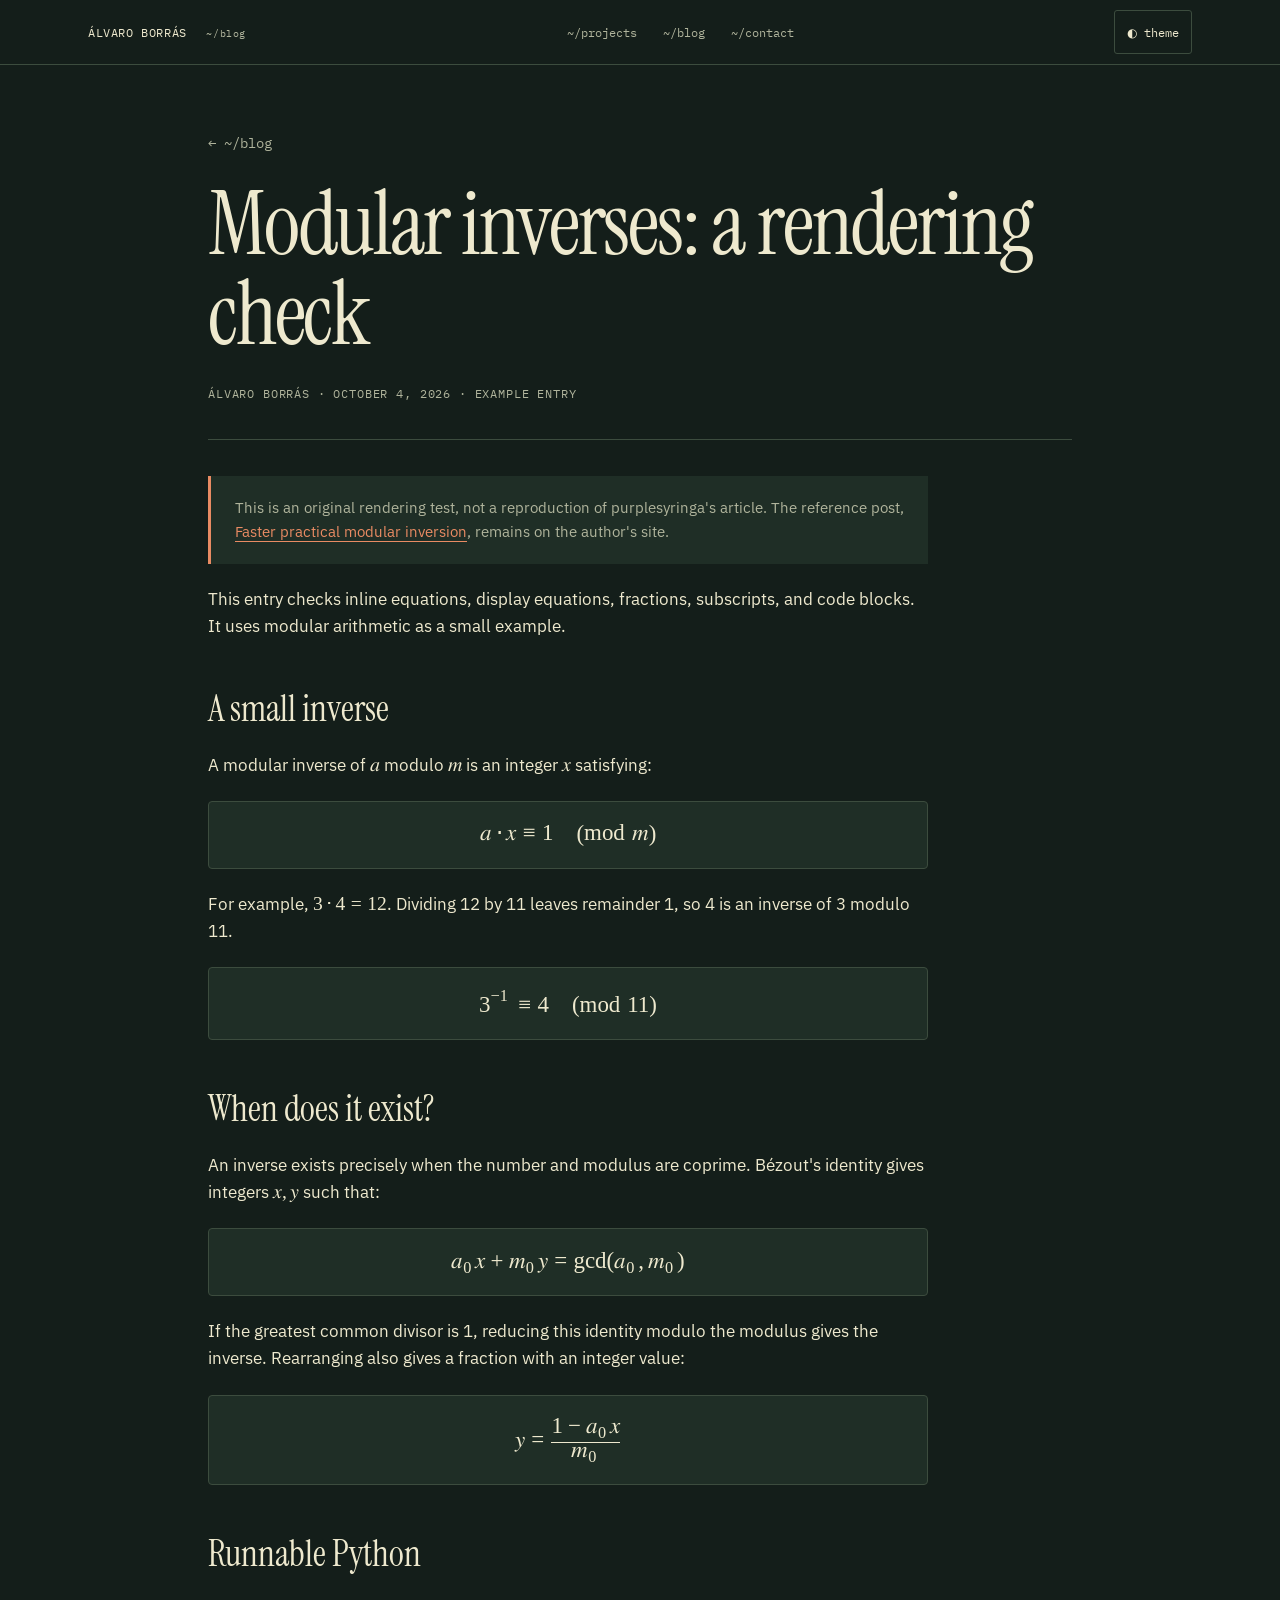
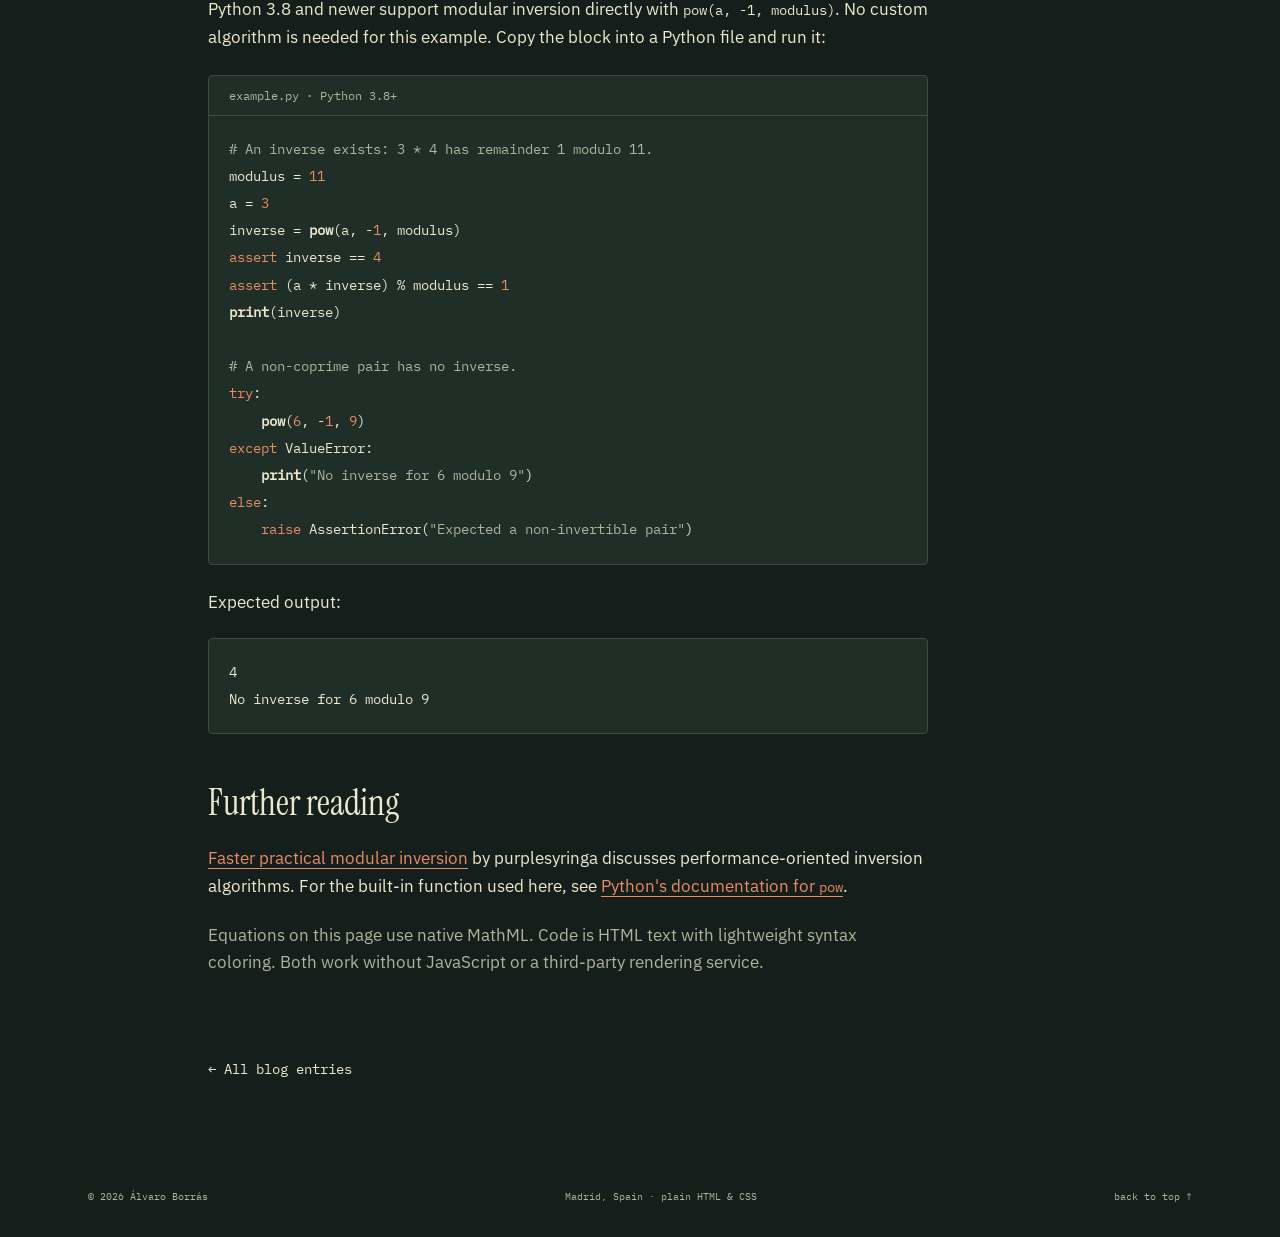
==== blog/modular-inverses-rendering-check/index.html @ 90268057 "Add Blog section and original math and code rendering example" ====
<!doctype html>
<html lang="en">
<head>
  <meta charset="utf-8">
  <meta name="viewport" content="width=device-width, initial-scale=1">
  <meta name="description" content="An original blog rendering check with modular arithmetic, native MathML equations, and runnable Python code.">
  <meta name="theme-color" content="#141e1a">
  <meta property="og:title" content="Modular inverses: a rendering check | Álvaro Borrás">
  <meta property="og:description" content="Equations and runnable Python in a first example blog entry.">
  <meta property="og:type" content="article">
  <title>Modular inverses: a rendering check | Álvaro Borrás</title>
  <link rel="icon" href="../../favicon.svg" type="image/svg+xml">
  <link rel="stylesheet" href="../../style.css">
  <script src="../../script.js" defer></script>
</head>
<body>
  <a class="skip" href="#main">Skip to content</a>
  <header class="top"><div class="wrap top-inner"><a class="brand" href="../../">ÁLVARO BORRÁS <span class="muted">~/blog</span></a><nav aria-label="Main navigation"><a href="../../#projects">~/projects</a><a href="../../#blog">~/blog</a><a href="../../#contact">~/contact</a></nav><button id="theme" type="button" aria-label="Use light theme" aria-pressed="false" hidden>◐ <span>theme</span></button></div></header>
  <main id="main" class="post wrap">
    <article aria-labelledby="post-title">
      <header class="post-heading"><a class="dir muted" href="../../#blog">← ~/blog</a><h1 id="post-title">Modular inverses: a rendering check</h1><p class="mono muted">Álvaro Borrás · <time datetime="2026-10-04">October 4, 2026</time> · example entry</p></header>
      <div class="post-body">
        <aside class="post-note">This is an original rendering test, not a reproduction of purplesyringa's article. The reference post, <a href="https://purplesyringa.moe/blog/faster-practical-modular-inversion/">Faster practical modular inversion</a>, remains on the author's site.</aside>
        <p>This entry checks inline equations, display equations, fractions, subscripts, and code blocks. It uses modular arithmetic as a small example.</p>
        <h2>A small inverse</h2>
        <p>A modular inverse of <math aria-label="a"><mi>a</mi></math> modulo <math aria-label="m"><mi>m</mi></math> is an integer <math aria-label="x"><mi>x</mi></math> satisfying:</p>
        <div class="equation"><math display="block" aria-label="a times x is congruent to 1 modulo m"><mrow><mi>a</mi><mo>⋅</mo><mi>x</mi><mo>≡</mo><mn>1</mn><mspace width="1em"/><mo>(</mo><mi mathvariant="normal">mod</mi><mspace width="0.3em"/><mi>m</mi><mo>)</mo></mrow></math></div>
        <p>For example, <math aria-label="3 times 4 equals 12"><mn>3</mn><mo>⋅</mo><mn>4</mn><mo>=</mo><mn>12</mn></math>. Dividing 12 by 11 leaves remainder 1, so 4 is an inverse of 3 modulo 11.</p>
        <div class="equation"><math display="block" aria-label="3 to the power negative 1 is congruent to 4 modulo 11"><mrow><msup><mn>3</mn><mrow><mo>−</mo><mn>1</mn></mrow></msup><mo>≡</mo><mn>4</mn><mspace width="1em"/><mo>(</mo><mi mathvariant="normal">mod</mi><mspace width="0.3em"/><mn>11</mn><mo>)</mo></mrow></math></div>
        <h2>When does it exist?</h2>
        <p>An inverse exists precisely when the number and modulus are coprime. Bézout's identity gives integers <math aria-label="x and y"><mi>x</mi><mo>,</mo><mi>y</mi></math> such that:</p>
        <div class="equation"><math display="block" aria-label="a subscript 0 times x plus m subscript 0 times y equals the greatest common divisor of a subscript 0 and m subscript 0"><mrow><msub><mi>a</mi><mn>0</mn></msub><mi>x</mi><mo>+</mo><msub><mi>m</mi><mn>0</mn></msub><mi>y</mi><mo>=</mo><mi mathvariant="normal">gcd</mi><mo>(</mo><msub><mi>a</mi><mn>0</mn></msub><mo>,</mo><msub><mi>m</mi><mn>0</mn></msub><mo>)</mo></mrow></math></div>
        <p>If the greatest common divisor is 1, reducing this identity modulo the modulus gives the inverse. Rearranging also gives a fraction with an integer value:</p>
        <div class="equation"><math display="block" aria-label="y equals the fraction 1 minus a subscript 0 times x divided by m subscript 0"><mrow><mi>y</mi><mo>=</mo><mfrac><mrow><mn>1</mn><mo>−</mo><msub><mi>a</mi><mn>0</mn></msub><mi>x</mi></mrow><msub><mi>m</mi><mn>0</mn></msub></mfrac></mrow></math></div>
        <h2>Runnable Python</h2>
        <p>Python 3.8 and newer support modular inversion directly with <code>pow(a, -1, modulus)</code>. No custom algorithm is needed for this example. Copy the block into a Python file and run it:</p>
        <figure class="code-block"><figcaption>example.py · Python 3.8+</figcaption><pre tabindex="0" aria-label="Python modular inverse example"><code data-language="python"><span class="code-comment"># An inverse exists: 3 * 4 has remainder 1 modulo 11.</span>
modulus = <span class="code-number">11</span>
a = <span class="code-number">3</span>
inverse = <span class="code-function">pow</span>(a, -<span class="code-number">1</span>, modulus)
<span class="code-keyword">assert</span> inverse == <span class="code-number">4</span>
<span class="code-keyword">assert</span> (a * inverse) % modulus == <span class="code-number">1</span>
<span class="code-function">print</span>(inverse)

<span class="code-comment"># A non-coprime pair has no inverse.</span>
<span class="code-keyword">try</span>:
    <span class="code-function">pow</span>(<span class="code-number">6</span>, -<span class="code-number">1</span>, <span class="code-number">9</span>)
<span class="code-keyword">except</span> ValueError:
    <span class="code-function">print</span>(<span class="code-string">"No inverse for 6 modulo 9"</span>)
<span class="code-keyword">else</span>:
    <span class="code-keyword">raise</span> AssertionError(<span class="code-string">"Expected a non-invertible pair"</span>)</code></pre></figure>
        <p>Expected output:</p>
        <pre class="output" tabindex="0" aria-label="Expected program output"><code>4
No inverse for 6 modulo 9</code></pre>
        <h2>Further reading</h2>
        <p><a href="https://purplesyringa.moe/blog/faster-practical-modular-inversion/">Faster practical modular inversion</a> by purplesyringa discusses performance-oriented inversion algorithms. For the built-in function used here, see <a href="https://docs.python.org/3/library/functions.html#pow">Python's documentation for <code>pow</code></a>.</p>
        <p class="muted">Equations on this page use native MathML. Code is HTML text with lightweight syntax coloring. Both work without JavaScript or a third-party rendering service.</p>
      </div>
    </article>
    <a class="post-back dir" href="../../#blog">← All blog entries</a>
  </main>
  <footer><div class="wrap"><span>© 2026 Álvaro Borrás</span><span>Madrid, Spain · plain HTML & CSS</span><a href="#main">back to top ↑</a></div></footer>
</body>
</html>
---- style.css ----
@font-face{font-family:Instrument Serif;src:url(assets/serif.ttf) format('truetype');font-display:swap}
@font-face{font-family:Instrument Serif;src:url(assets/serif-italic.ttf) format('truetype');font-style:italic;font-display:swap}
@font-face{font-family:IBM Plex Sans;src:url(assets/sans.ttf) format('truetype');font-display:swap}
@font-face{font-family:IBM Plex Mono;src:url(assets/mono.ttf) format('truetype');font-display:swap}
:root{color-scheme:dark;--bg:#141e1a;--surface:#1f2e26;--ink:#eee9ce;--muted:#b0b49c;--line:#3c4c3e;--accent:#e98b63;--grid:#eee9ce09;--serif:'Instrument Serif',Georgia,serif;--sans:'IBM Plex Sans',Arial,sans-serif;--mono:'IBM Plex Mono',monospace}
:root[data-theme=light]{color-scheme:light;--bg:#eee9ce;--surface:#e2ddbd;--ink:#182b29;--muted:#566451;--line:#b6b68d;--accent:#a9382a;--grid:#182b290d}
*{box-sizing:border-box}html{scroll-behavior:smooth;scroll-padding-top:84px}body{margin:0;background:var(--bg);color:var(--ink);font:17px/1.6 var(--sans);-webkit-font-smoothing:antialiased}a{color:inherit;text-decoration:none}a:hover{color:var(--accent)}button{font:inherit;color:inherit;cursor:pointer}button:hover{border-color:var(--accent)}:focus-visible{outline:2px solid var(--accent);outline-offset:5px}[hidden]{display:none!important}h1,h2,h3,p,figure{margin:0}h1,h2,h3{font-weight:400}section{border-bottom:1px solid var(--line)}.wrap{max-width:1200px;margin-inline:auto;padding-inline:clamp(20px,5vw,48px)}.muted{color:var(--muted)}.accent{color:var(--accent)}.mono,.dir,.section-label,.links,.tags,.card-top,.card-foot,.filters,.train figcaption,footer{font-family:var(--mono);font-size:12px}.mono,.links,.card-foot{text-transform:uppercase;letter-spacing:.07em}.dir{font-size:14px}.skip{position:absolute;top:-100px;left:10px;z-index:100;background:var(--accent);color:var(--bg);padding:10px}.skip:focus{top:10px}.top{position:sticky;top:0;z-index:10;background:var(--bg);border-bottom:1px solid var(--line)}.top-inner{min-height:64px;display:flex;align-items:center;justify-content:space-between;gap:20px}.brand{font:12px var(--mono);letter-spacing:.05em}.brand span{margin-left:12px;font-size:10px}nav{display:flex;gap:26px;font:12px var(--mono);color:var(--muted)}#theme{border:1px solid var(--line);background:transparent;border-radius:3px;min-height:44px;padding:0 12px;font:12px var(--mono)}
.hero{background-image:linear-gradient(var(--grid) 1px,transparent 1px),linear-gradient(90deg,var(--grid) 1px,transparent 1px);background-size:48px 48px}.hero>.wrap{padding-block:78px 64px}h1{font:clamp(64px,13.5vw,176px)/.9 var(--serif);letter-spacing:-.035em}.tagline{font:italic clamp(26px,3.4vw,40px)/1.15 var(--serif);color:var(--muted);margin-top:18px}.tagline em{color:var(--accent)}.hero-row{display:flex;justify-content:space-between;align-items:flex-end;gap:40px;margin-top:42px}.hero-copy{max-width:640px}.lede-row{display:grid;grid-template-columns:96px 1fr;gap:24px;align-items:start}.portrait{width:96px;height:96px;object-fit:cover;border:1px solid var(--line);border-radius:4px}.lede{font-size:clamp(20px,2.2vw,26px);line-height:1.35}.links{display:flex;flex-wrap:wrap;gap:24px;margin-top:26px}.computer{width:320px;flex-shrink:0;position:relative;padding-bottom:26px}.monitor{background:#e4ddbb;border:4px solid #b6b68d;border-radius:20px 20px 12px 12px;padding:18px 16px 10px;transform:rotate(-1deg);box-shadow:inset 0 0 0 2px #f2eed5}.screen{border:8px solid #304139;border-radius:12px;background:#101e20;color:#eee9ce;min-height:220px;padding:16px;font:11px/1.5 var(--mono);box-shadow:inset 0 0 24px #000;position:relative}.screen:after{content:'';position:absolute;inset:0;pointer-events:none;background:repeating-linear-gradient(transparent 0 3px,#ffffff04 3px 4px)}.screen .muted{color:#b0b49c}.screen .accent{color:#e98b63}.monitor-bottom{display:flex;justify-content:space-between;align-items:center;padding:12px 8px 0;color:#566451;font:7px var(--mono)}.monitor-bottom i{width:8px;height:8px;background:#a9382a;border-radius:50%}.stand{height:20px;background:#b6b68d;width:110px;margin:auto}.keyboard{background:repeating-linear-gradient(90deg,#b6b68d 0 2px,#e4ddbb 2px 12px);border:7px solid #e4ddbb;border-radius:3px;width:280px;height:24px;transform:skew(-10deg);box-shadow:0 4px #b6b68d}.mouse{position:absolute;bottom:24px;right:0;width:28px;height:21px;border-radius:45%;background:#e4ddbb}.cursor{display:inline-block;width:6px;height:12px;background:#e98b63;vertical-align:-2px;margin-left:4px;animation:blink 1.1s step-end infinite}@keyframes blink{50%{opacity:0}}
.sec{padding-block:clamp(70px,10vw,120px)}.split{display:grid;grid-template-columns:220px minmax(0,1fr);gap:48px}.section-label h2{font-size:14px}.section-label span{display:block;color:var(--muted);font-size:11px;margin-top:5px}.about-lead{font:clamp(30px,3.6vw,44px)/1.12 var(--serif);letter-spacing:-.01em}.about-body{max-width:62ch;color:var(--muted);margin-top:24px}.more{margin-top:20px}.more summary{font:12px var(--mono);text-transform:uppercase;color:var(--accent);cursor:pointer;min-height:44px;align-content:center}.more ul{list-style:none;margin:8px 0 0;padding:0;color:var(--muted)}.more li{padding:12px 0;border-top:1px solid var(--line)}.train{overflow:hidden;border-bottom:1px solid var(--line);padding:28px 0 22px}.train svg{display:block;width:100%;min-width:760px;height:auto}.train figcaption{display:flex;justify-content:space-between;gap:16px;margin-top:16px;color:var(--muted);font-size:10px}.project-heading{display:flex;justify-content:space-between;align-items:flex-end;gap:24px}.display{font:clamp(48px,6.5vw,84px)/.95 var(--serif);letter-spacing:-.02em;margin-top:14px}.filters{display:flex;flex-wrap:wrap;align-items:center;gap:8px;border-block:1px solid var(--line);margin-top:40px;padding-block:16px}.filters button{background:transparent;border:1px solid var(--line);border-radius:3px;min-height:44px;padding:6px 12px;font:11px var(--mono);text-transform:uppercase}.filters button[aria-pressed=true]{color:var(--accent);border-color:var(--accent)}#project-count{margin-left:auto;color:var(--muted);font-size:11px}.grid{display:grid;grid-template-columns:repeat(2,minmax(0,1fr));gap:20px;margin-top:32px}.card{background:var(--surface);border:1px solid var(--line);border-radius:4px;padding:clamp(24px,3vw,36px);display:flex;flex-direction:column;gap:22px;transition:transform .2s,border-color .2s}.card:hover{transform:translateY(-3px);border-color:var(--accent)}.card-top{display:flex;justify-content:space-between;flex-wrap:wrap;gap:6px;color:var(--muted);font-size:10px}.card h3{font:clamp(38px,4vw,52px)/1 var(--serif);letter-spacing:-.015em}.card>div>p{margin-top:10px;color:var(--muted)}.results{font:12px/1.7 var(--mono)}.results p{border-top:1px solid var(--line);padding:12px 0;margin:0!important;color:var(--ink)!important}.results p:last-child{border-bottom:1px solid var(--line)}.results strong{font-weight:400;color:var(--accent)}.tags{display:flex;flex-wrap:wrap;gap:8px;font-size:10px}.tags span{border:1px solid var(--line);border-radius:3px;padding:5px 9px}.card-foot{display:flex;justify-content:space-between;flex-wrap:wrap;gap:12px;margin-top:auto;font-size:10px}.card-foot a{padding-block:8px}.project-list{margin-top:52px}.project-list>.dir{margin-bottom:18px}.project-row{display:grid;grid-template-columns:240px 1fr 90px;align-items:center;gap:20px;border-top:1px solid var(--line);padding:20px 10px}.project-row:last-child{border-bottom:1px solid var(--line)}.project-name{font:30px/1 var(--serif)}.project-row>span:nth-child(2){font-size:15px;color:var(--muted)}.project-row .mono{text-align:right;font-size:10px}.path-row{display:grid;grid-template-columns:100px 1fr;gap:24px;align-items:baseline;border-top:1px solid var(--line);padding:18px 0}.path-row:last-of-type{border-bottom:1px solid var(--line)}.path-note{margin-top:28px}.interest-list{display:grid;grid-template-columns:1fr 1fr;gap:10px 30px;margin-top:18px;font-size:16px}.twin{display:grid;grid-template-columns:1fr 1fr;gap:20px}.panel{padding:clamp(24px,3vw,40px);background:var(--surface);border:1px solid var(--line);border-radius:4px}.panel-heading{display:flex;justify-content:space-between;flex-wrap:wrap;gap:12px;align-items:baseline}.panel-heading .mono{font-size:10px}.now-list{list-style:none;padding:0;margin:24px 0 0}.now-list li{margin-top:12px;padding-left:22px;position:relative}.now-list li:before{content:'→';position:absolute;left:0;color:var(--accent)}.kv{margin:24px 0 0}.kv div{display:grid;grid-template-columns:100px 1fr;gap:16px;border-top:1px solid var(--line);padding:14px 0}.kv dt{font:12px/1.6 var(--mono);color:var(--muted)}.kv dd{margin:0}.social{display:inline-block;border:1px solid var(--line);border-radius:3px;padding:18px;margin-top:28px;font:12px var(--mono);text-transform:uppercase}.writing{margin-top:28px}.writing a{display:flex;justify-content:space-between;gap:16px;border-top:1px solid var(--line);padding:16px 0}.writing a:last-child{border-bottom:1px solid var(--line)}.writing span{color:var(--muted);font:11px var(--mono);white-space:nowrap}.contact h2{font:clamp(64px,12vw,168px)/.9 var(--serif);letter-spacing:-.03em;margin-top:28px}.mail{display:flex;flex-wrap:wrap;align-items:center;gap:24px;margin-top:36px}.mail>a:first-child{font:clamp(15px,2vw,20px) var(--mono);color:var(--accent);overflow-wrap:anywhere}.battle{border:2px solid var(--ink);border-radius:6px;max-width:560px;margin-top:40px;padding:16px 18px;font:12px/1.8 var(--mono)}footer .wrap{display:flex;flex-wrap:wrap;justify-content:space-between;gap:16px;min-height:80px;align-items:center;padding-block:20px;color:var(--muted);font-size:10px}
.writing .blog-title{font:24px/1.3 var(--serif);color:var(--ink);white-space:normal}.post{max-width:960px;padding-block:64px}.post-heading{border-bottom:1px solid var(--line);padding-bottom:36px}.post-heading h1{font:clamp(48px,7vw,88px)/1.02 var(--serif);letter-spacing:-.025em;margin-block:24px}.post-body{max-width:72ch;margin-top:36px}.post-body p{margin-block:22px}.post-body h2{font:36px/1.15 var(--serif);margin-top:48px}.post-body a{text-decoration:underline;text-underline-offset:4px;color:var(--accent)}.post-note{padding:20px 24px;border-left:3px solid var(--accent);background:var(--surface);color:var(--muted);font-size:15px}.post-body math{font-family:math;font-size:1.15em}.equation{overflow-x:auto;padding:22px 12px;background:var(--surface);border:1px solid var(--line);border-radius:4px}.equation math{min-width:max-content;font-size:1.35em}.post-body code{font: .85em/1.7 var(--mono)}.code-block{margin-block:24px;border:1px solid var(--line);border-radius:4px;overflow:hidden;background:var(--surface)}.code-block figcaption{padding:12px 20px;border-bottom:1px solid var(--line);color:var(--muted);font:12px var(--mono)}.code-block pre,.output{margin:0;padding:20px;overflow-x:auto;tab-size:4}.output{background:var(--surface);border:1px solid var(--line);border-radius:4px}.code-comment{color:var(--muted)}.code-number,.code-keyword{color:var(--accent)}.code-function{color:var(--ink);font-weight:bold}.code-string{color:var(--muted)}.post-back{display:inline-block;margin-top:48px;padding-block:12px}
@media(max-width:900px){nav{gap:14px}.brand span{display:none}.split{grid-template-columns:1fr;gap:24px}.hero-row{align-items:center}.hero-copy{max-width:500px}.computer{width:260px}.screen{font-size:9px;padding:10px;min-height:195px}.keyboard{width:220px}.lede-row{grid-template-columns:64px 1fr;gap:16px}.portrait{width:64px;height:64px}.project-row{grid-template-columns:170px 1fr 65px}}
@media(max-width:650px){nav{display:none}.top-inner{min-height:60px}.hero>.wrap{padding-block:50px 40px}.hero-row{flex-direction:column;align-items:flex-start;gap:36px}.computer{align-self:center;width:280px}.screen{font-size:10px}.keyboard{width:240px}.grid,.twin{grid-template-columns:1fr}.project-heading{align-items:flex-start;flex-direction:column;gap:14px}.project-row{grid-template-columns:1fr auto;gap:10px}.project-row>span:nth-child(2){grid-row:2;grid-column:1/-1}.project-row .mono{grid-row:1;grid-column:2}.train figcaption{flex-direction:column;gap:6px}.path-row{grid-template-columns:1fr;gap:4px}.interest-list{grid-template-columns:1fr}.writing a{font-size:15px}.filters #project-count{width:100%;margin:8px 0 0}.mail{gap:16px}.battle{font-size:11px}}
@media(prefers-reduced-motion:reduce){html{scroll-behavior:auto}*,*:before,*:after{animation:none!important;transition:none!important}}
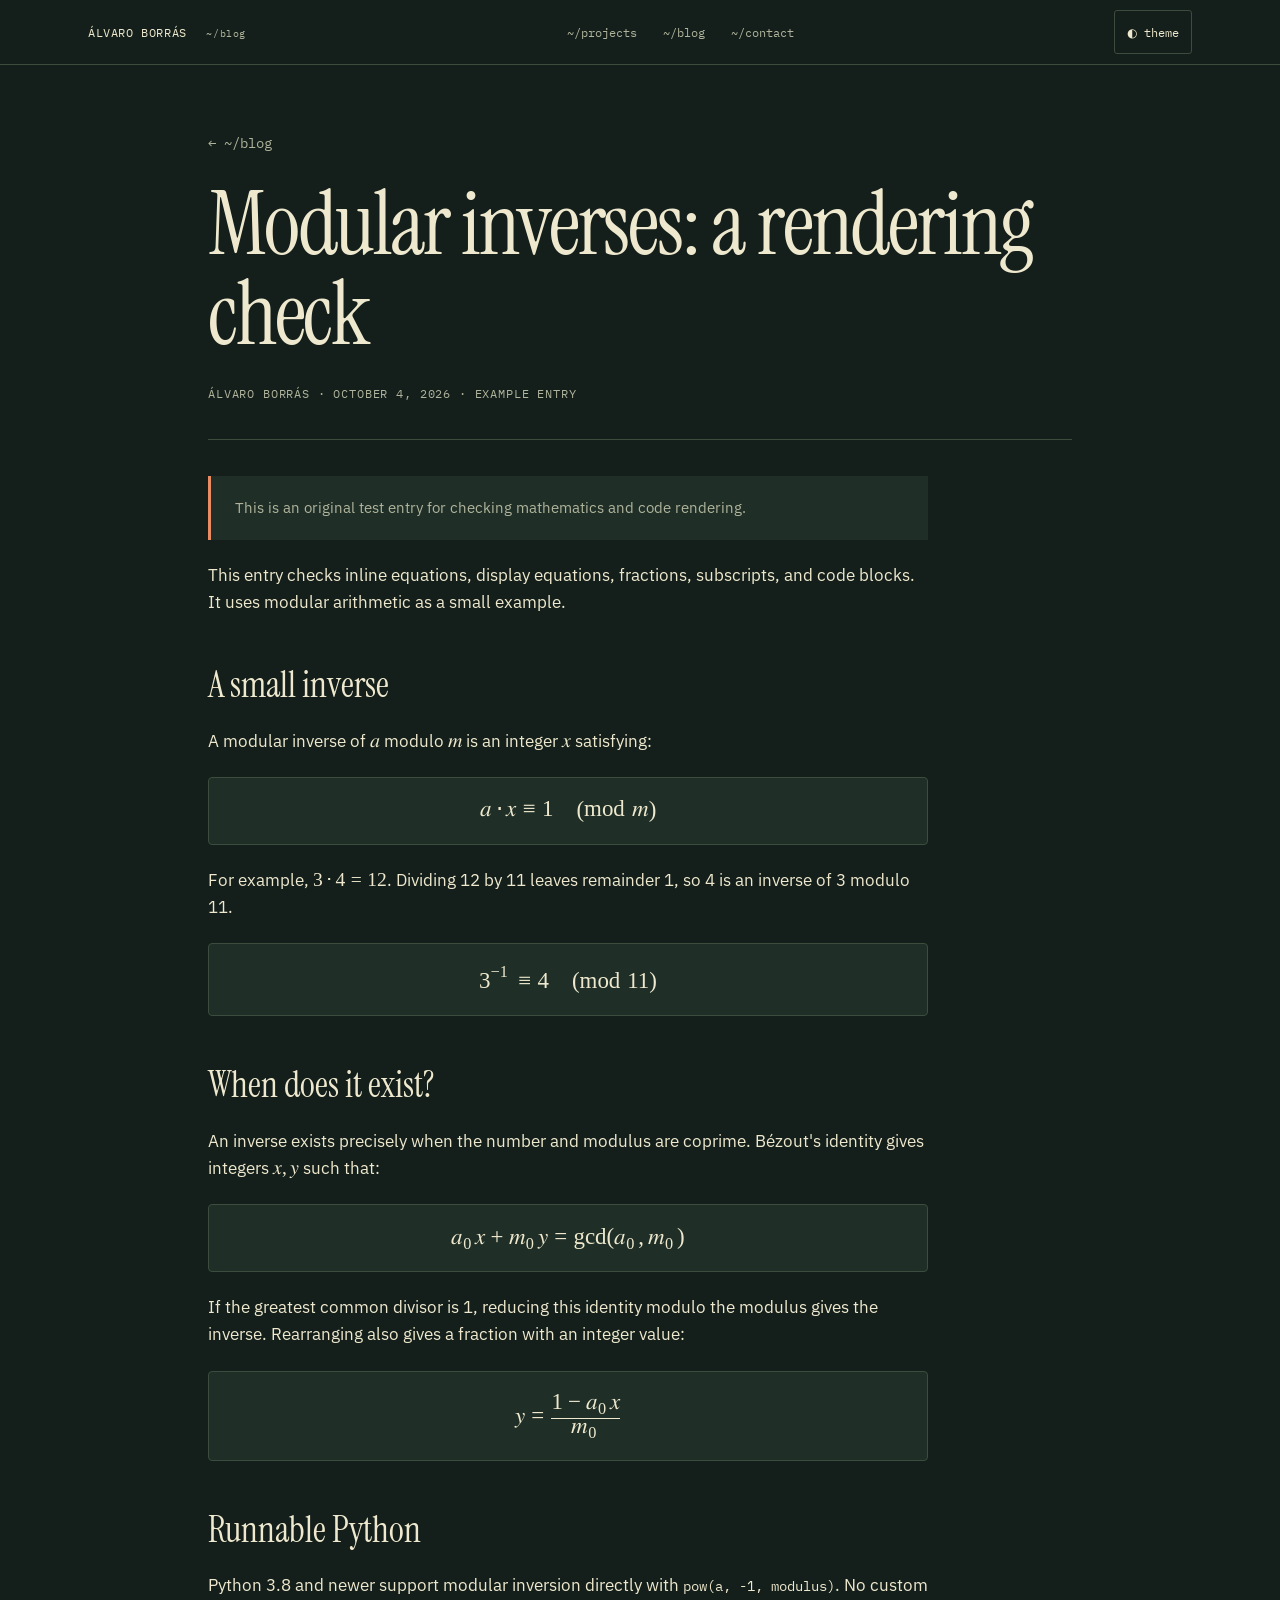
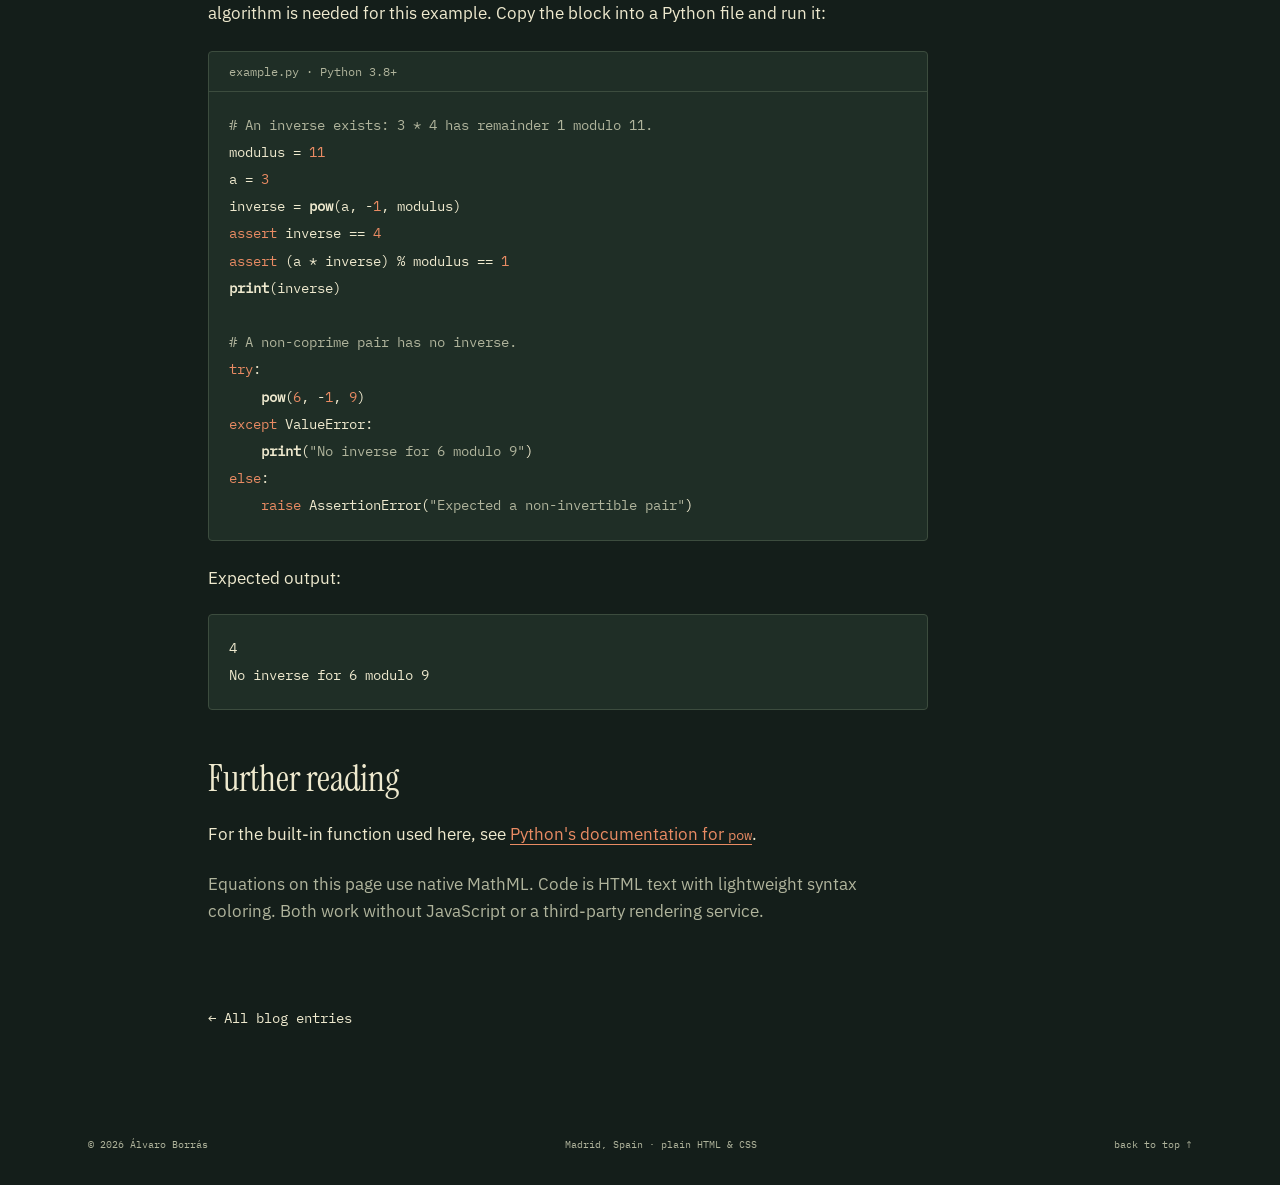
==== commit e5a65954: "Remove external author references from original blog demo" ====
--- a/blog/modular-inverses-rendering-check/index.html
+++ b/blog/modular-inverses-rendering-check/index.html
@@ -20,7 +20,7 @@
     <article aria-labelledby="post-title">
       <header class="post-heading"><a class="dir muted" href="../../#blog">← ~/blog</a><h1 id="post-title">Modular inverses: a rendering check</h1><p class="mono muted">Álvaro Borrás · <time datetime="2026-10-04">October 4, 2026</time> · example entry</p></header>
       <div class="post-body">
-        <aside class="post-note">This is an original rendering test, not a reproduction of purplesyringa's article. The reference post, <a href="https://purplesyringa.moe/blog/faster-practical-modular-inversion/">Faster practical modular inversion</a>, remains on the author's site.</aside>
+        <aside class="post-note">This is an original test entry for checking mathematics and code rendering.</aside>
         <p>This entry checks inline equations, display equations, fractions, subscripts, and code blocks. It uses modular arithmetic as a small example.</p>
         <h2>A small inverse</h2>
         <p>A modular inverse of <math aria-label="a"><mi>a</mi></math> modulo <math aria-label="m"><mi>m</mi></math> is an integer <math aria-label="x"><mi>x</mi></math> satisfying:</p>
@@ -53,7 +53,7 @@
         <pre class="output" tabindex="0" aria-label="Expected program output"><code>4
 No inverse for 6 modulo 9</code></pre>
         <h2>Further reading</h2>
-        <p><a href="https://purplesyringa.moe/blog/faster-practical-modular-inversion/">Faster practical modular inversion</a> by purplesyringa discusses performance-oriented inversion algorithms. For the built-in function used here, see <a href="https://docs.python.org/3/library/functions.html#pow">Python's documentation for <code>pow</code></a>.</p>
+        <p>For the built-in function used here, see <a href="https://docs.python.org/3/library/functions.html#pow">Python's documentation for <code>pow</code></a>.</p>
         <p class="muted">Equations on this page use native MathML. Code is HTML text with lightweight syntax coloring. Both work without JavaScript or a third-party rendering service.</p>
       </div>
     </article>
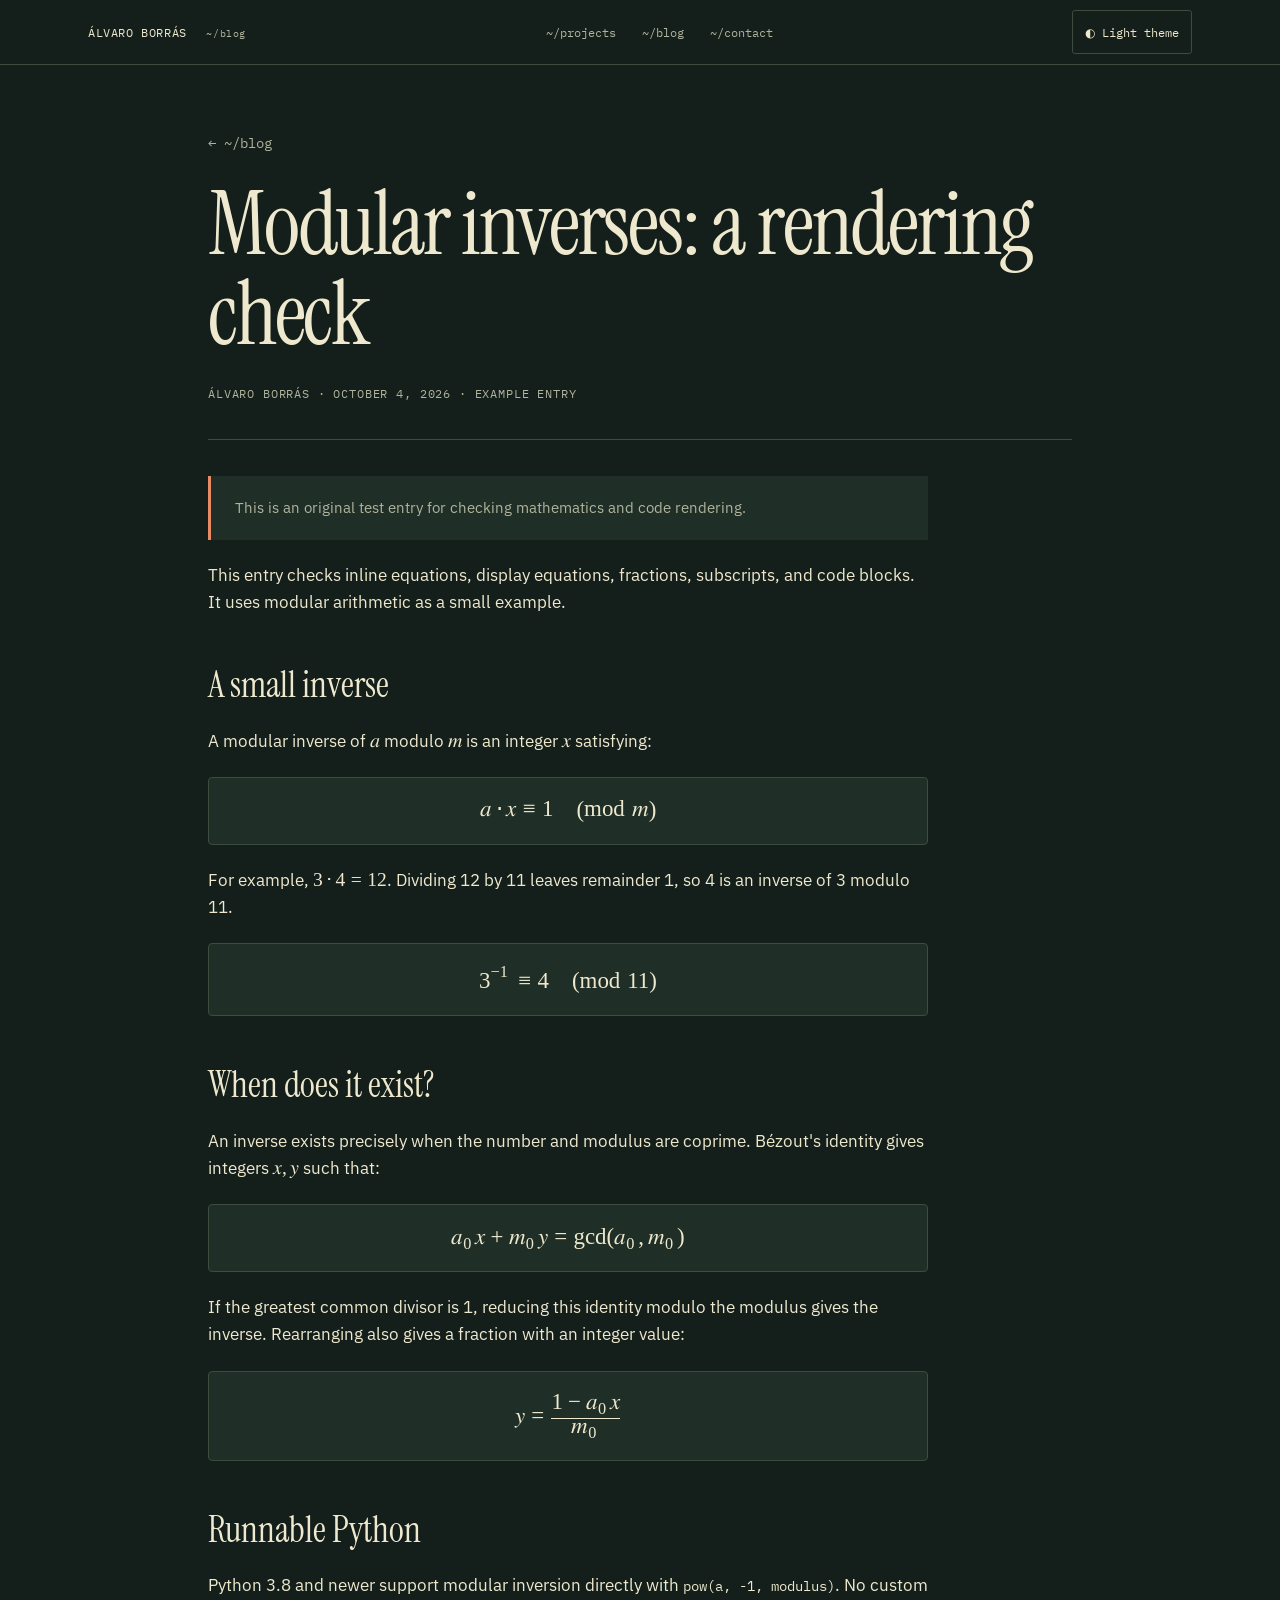
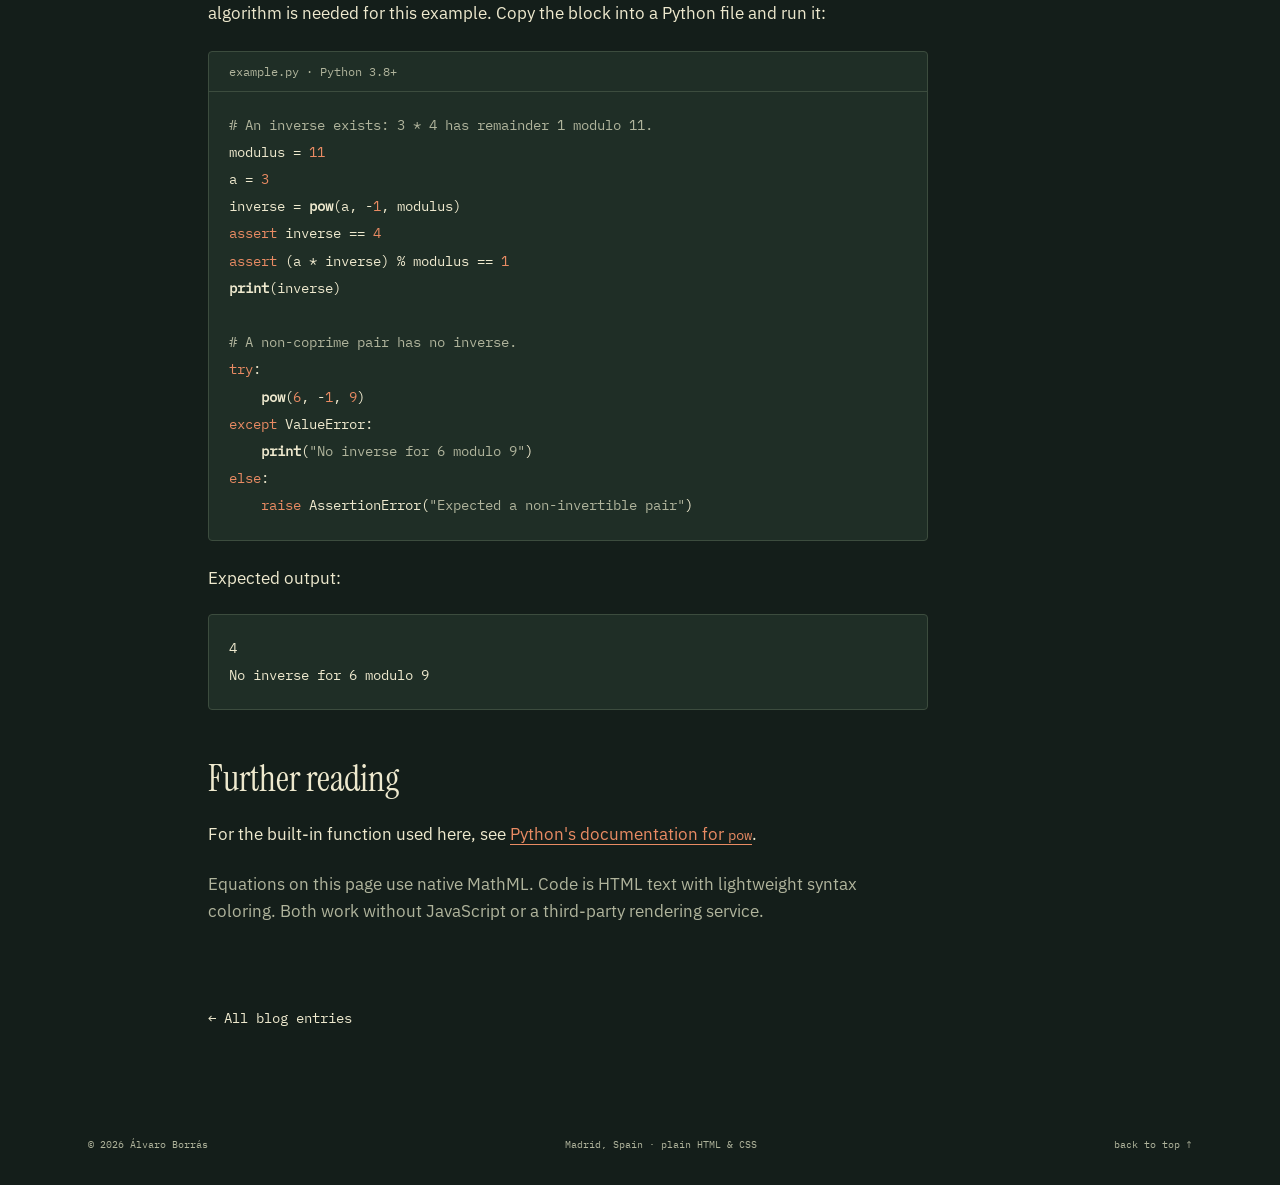
==== commit 43e1c7e1: "Simplify contact section and remember light or dark theme" ====
--- a/blog/modular-inverses-rendering-check/index.html
+++ b/blog/modular-inverses-rendering-check/index.html
@@ -15,7 +15,7 @@
 </head>
 <body>
   <a class="skip" href="#main">Skip to content</a>
-  <header class="top"><div class="wrap top-inner"><a class="brand" href="../../">ÁLVARO BORRÁS <span class="muted">~/blog</span></a><nav aria-label="Main navigation"><a href="../../#projects">~/projects</a><a href="../../#blog">~/blog</a><a href="../../#contact">~/contact</a></nav><button id="theme" type="button" aria-label="Use light theme" aria-pressed="false" hidden>◐ <span>theme</span></button></div></header>
+  <header class="top"><div class="wrap top-inner"><a class="brand" href="../../">ÁLVARO BORRÁS <span class="muted">~/blog</span></a><nav aria-label="Main navigation"><a href="../../#projects">~/projects</a><a href="../../#blog">~/blog</a><a href="../../#contact">~/contact</a></nav><button id="theme" type="button" aria-label="Use light theme" aria-pressed="false" hidden>◐ <span>Light theme</span></button></div></header>
   <main id="main" class="post wrap">
     <article aria-labelledby="post-title">
       <header class="post-heading"><a class="dir muted" href="../../#blog">← ~/blog</a><h1 id="post-title">Modular inverses: a rendering check</h1><p class="mono muted">Álvaro Borrás · <time datetime="2026-10-04">October 4, 2026</time> · example entry</p></header>
--- a/style.css
+++ b/style.css
@@ -6,8 +6,8 @@
 :root[data-theme=light]{color-scheme:light;--bg:#eee9ce;--surface:#e2ddbd;--ink:#182b29;--muted:#566451;--line:#b6b68d;--accent:#a9382a;--grid:#182b290d}
 *{box-sizing:border-box}html{scroll-behavior:smooth;scroll-padding-top:84px}body{margin:0;background:var(--bg);color:var(--ink);font:17px/1.6 var(--sans);-webkit-font-smoothing:antialiased}a{color:inherit;text-decoration:none}a:hover{color:var(--accent)}button{font:inherit;color:inherit;cursor:pointer}button:hover{border-color:var(--accent)}:focus-visible{outline:2px solid var(--accent);outline-offset:5px}[hidden]{display:none!important}h1,h2,h3,p,figure{margin:0}h1,h2,h3{font-weight:400}section{border-bottom:1px solid var(--line)}.wrap{max-width:1200px;margin-inline:auto;padding-inline:clamp(20px,5vw,48px)}.muted{color:var(--muted)}.accent{color:var(--accent)}.mono,.dir,.section-label,.links,.tags,.card-top,.card-foot,.filters,.train figcaption,footer{font-family:var(--mono);font-size:12px}.mono,.links,.card-foot{text-transform:uppercase;letter-spacing:.07em}.dir{font-size:14px}.skip{position:absolute;top:-100px;left:10px;z-index:100;background:var(--accent);color:var(--bg);padding:10px}.skip:focus{top:10px}.top{position:sticky;top:0;z-index:10;background:var(--bg);border-bottom:1px solid var(--line)}.top-inner{min-height:64px;display:flex;align-items:center;justify-content:space-between;gap:20px}.brand{font:12px var(--mono);letter-spacing:.05em}.brand span{margin-left:12px;font-size:10px}nav{display:flex;gap:26px;font:12px var(--mono);color:var(--muted)}#theme{border:1px solid var(--line);background:transparent;border-radius:3px;min-height:44px;padding:0 12px;font:12px var(--mono)}
 .hero{background-image:linear-gradient(var(--grid) 1px,transparent 1px),linear-gradient(90deg,var(--grid) 1px,transparent 1px);background-size:48px 48px}.hero>.wrap{padding-block:78px 64px}h1{font:clamp(64px,13.5vw,176px)/.9 var(--serif);letter-spacing:-.035em}.tagline{font:italic clamp(26px,3.4vw,40px)/1.15 var(--serif);color:var(--muted);margin-top:18px}.tagline em{color:var(--accent)}.hero-row{display:flex;justify-content:space-between;align-items:flex-end;gap:40px;margin-top:42px}.hero-copy{max-width:640px}.lede-row{display:grid;grid-template-columns:96px 1fr;gap:24px;align-items:start}.portrait{width:96px;height:96px;object-fit:cover;border:1px solid var(--line);border-radius:4px}.lede{font-size:clamp(20px,2.2vw,26px);line-height:1.35}.links{display:flex;flex-wrap:wrap;gap:24px;margin-top:26px}.computer{width:320px;flex-shrink:0;position:relative;padding-bottom:26px}.monitor{background:#e4ddbb;border:4px solid #b6b68d;border-radius:20px 20px 12px 12px;padding:18px 16px 10px;transform:rotate(-1deg);box-shadow:inset 0 0 0 2px #f2eed5}.screen{border:8px solid #304139;border-radius:12px;background:#101e20;color:#eee9ce;min-height:220px;padding:16px;font:11px/1.5 var(--mono);box-shadow:inset 0 0 24px #000;position:relative}.screen:after{content:'';position:absolute;inset:0;pointer-events:none;background:repeating-linear-gradient(transparent 0 3px,#ffffff04 3px 4px)}.screen .muted{color:#b0b49c}.screen .accent{color:#e98b63}.monitor-bottom{display:flex;justify-content:space-between;align-items:center;padding:12px 8px 0;color:#566451;font:7px var(--mono)}.monitor-bottom i{width:8px;height:8px;background:#a9382a;border-radius:50%}.stand{height:20px;background:#b6b68d;width:110px;margin:auto}.keyboard{background:repeating-linear-gradient(90deg,#b6b68d 0 2px,#e4ddbb 2px 12px);border:7px solid #e4ddbb;border-radius:3px;width:280px;height:24px;transform:skew(-10deg);box-shadow:0 4px #b6b68d}.mouse{position:absolute;bottom:24px;right:0;width:28px;height:21px;border-radius:45%;background:#e4ddbb}.cursor{display:inline-block;width:6px;height:12px;background:#e98b63;vertical-align:-2px;margin-left:4px;animation:blink 1.1s step-end infinite}@keyframes blink{50%{opacity:0}}
-.sec{padding-block:clamp(70px,10vw,120px)}.split{display:grid;grid-template-columns:220px minmax(0,1fr);gap:48px}.section-label h2{font-size:14px}.section-label span{display:block;color:var(--muted);font-size:11px;margin-top:5px}.about-lead{font:clamp(30px,3.6vw,44px)/1.12 var(--serif);letter-spacing:-.01em}.about-body{max-width:62ch;color:var(--muted);margin-top:24px}.more{margin-top:20px}.more summary{font:12px var(--mono);text-transform:uppercase;color:var(--accent);cursor:pointer;min-height:44px;align-content:center}.more ul{list-style:none;margin:8px 0 0;padding:0;color:var(--muted)}.more li{padding:12px 0;border-top:1px solid var(--line)}.train{overflow:hidden;border-bottom:1px solid var(--line);padding:28px 0 22px}.train svg{display:block;width:100%;min-width:760px;height:auto}.train figcaption{display:flex;justify-content:space-between;gap:16px;margin-top:16px;color:var(--muted);font-size:10px}.project-heading{display:flex;justify-content:space-between;align-items:flex-end;gap:24px}.display{font:clamp(48px,6.5vw,84px)/.95 var(--serif);letter-spacing:-.02em;margin-top:14px}.filters{display:flex;flex-wrap:wrap;align-items:center;gap:8px;border-block:1px solid var(--line);margin-top:40px;padding-block:16px}.filters button{background:transparent;border:1px solid var(--line);border-radius:3px;min-height:44px;padding:6px 12px;font:11px var(--mono);text-transform:uppercase}.filters button[aria-pressed=true]{color:var(--accent);border-color:var(--accent)}#project-count{margin-left:auto;color:var(--muted);font-size:11px}.grid{display:grid;grid-template-columns:repeat(2,minmax(0,1fr));gap:20px;margin-top:32px}.card{background:var(--surface);border:1px solid var(--line);border-radius:4px;padding:clamp(24px,3vw,36px);display:flex;flex-direction:column;gap:22px;transition:transform .2s,border-color .2s}.card:hover{transform:translateY(-3px);border-color:var(--accent)}.card-top{display:flex;justify-content:space-between;flex-wrap:wrap;gap:6px;color:var(--muted);font-size:10px}.card h3{font:clamp(38px,4vw,52px)/1 var(--serif);letter-spacing:-.015em}.card>div>p{margin-top:10px;color:var(--muted)}.results{font:12px/1.7 var(--mono)}.results p{border-top:1px solid var(--line);padding:12px 0;margin:0!important;color:var(--ink)!important}.results p:last-child{border-bottom:1px solid var(--line)}.results strong{font-weight:400;color:var(--accent)}.tags{display:flex;flex-wrap:wrap;gap:8px;font-size:10px}.tags span{border:1px solid var(--line);border-radius:3px;padding:5px 9px}.card-foot{display:flex;justify-content:space-between;flex-wrap:wrap;gap:12px;margin-top:auto;font-size:10px}.card-foot a{padding-block:8px}.project-list{margin-top:52px}.project-list>.dir{margin-bottom:18px}.project-row{display:grid;grid-template-columns:240px 1fr 90px;align-items:center;gap:20px;border-top:1px solid var(--line);padding:20px 10px}.project-row:last-child{border-bottom:1px solid var(--line)}.project-name{font:30px/1 var(--serif)}.project-row>span:nth-child(2){font-size:15px;color:var(--muted)}.project-row .mono{text-align:right;font-size:10px}.path-row{display:grid;grid-template-columns:100px 1fr;gap:24px;align-items:baseline;border-top:1px solid var(--line);padding:18px 0}.path-row:last-of-type{border-bottom:1px solid var(--line)}.path-note{margin-top:28px}.interest-list{display:grid;grid-template-columns:1fr 1fr;gap:10px 30px;margin-top:18px;font-size:16px}.twin{display:grid;grid-template-columns:1fr 1fr;gap:20px}.panel{padding:clamp(24px,3vw,40px);background:var(--surface);border:1px solid var(--line);border-radius:4px}.panel-heading{display:flex;justify-content:space-between;flex-wrap:wrap;gap:12px;align-items:baseline}.panel-heading .mono{font-size:10px}.now-list{list-style:none;padding:0;margin:24px 0 0}.now-list li{margin-top:12px;padding-left:22px;position:relative}.now-list li:before{content:'→';position:absolute;left:0;color:var(--accent)}.kv{margin:24px 0 0}.kv div{display:grid;grid-template-columns:100px 1fr;gap:16px;border-top:1px solid var(--line);padding:14px 0}.kv dt{font:12px/1.6 var(--mono);color:var(--muted)}.kv dd{margin:0}.social{display:inline-block;border:1px solid var(--line);border-radius:3px;padding:18px;margin-top:28px;font:12px var(--mono);text-transform:uppercase}.writing{margin-top:28px}.writing a{display:flex;justify-content:space-between;gap:16px;border-top:1px solid var(--line);padding:16px 0}.writing a:last-child{border-bottom:1px solid var(--line)}.writing span{color:var(--muted);font:11px var(--mono);white-space:nowrap}.contact h2{font:clamp(64px,12vw,168px)/.9 var(--serif);letter-spacing:-.03em;margin-top:28px}.mail{display:flex;flex-wrap:wrap;align-items:center;gap:24px;margin-top:36px}.mail>a:first-child{font:clamp(15px,2vw,20px) var(--mono);color:var(--accent);overflow-wrap:anywhere}.battle{border:2px solid var(--ink);border-radius:6px;max-width:560px;margin-top:40px;padding:16px 18px;font:12px/1.8 var(--mono)}footer .wrap{display:flex;flex-wrap:wrap;justify-content:space-between;gap:16px;min-height:80px;align-items:center;padding-block:20px;color:var(--muted);font-size:10px}
+.sec{padding-block:clamp(70px,10vw,120px)}.split{display:grid;grid-template-columns:220px minmax(0,1fr);gap:48px}.section-label h2{font-size:14px}.section-label span{display:block;color:var(--muted);font-size:11px;margin-top:5px}.about-lead{font:clamp(30px,3.6vw,44px)/1.12 var(--serif);letter-spacing:-.01em}.about-body{max-width:62ch;color:var(--muted);margin-top:24px}.more{margin-top:20px}.more summary{font:12px var(--mono);text-transform:uppercase;color:var(--accent);cursor:pointer;min-height:44px;align-content:center}.more ul{list-style:none;margin:8px 0 0;padding:0;color:var(--muted)}.more li{padding:12px 0;border-top:1px solid var(--line)}.train{overflow:hidden;border-bottom:1px solid var(--line);padding:28px 0 22px}.train svg{display:block;width:100%;min-width:760px;height:auto}.train figcaption{display:flex;justify-content:space-between;gap:16px;margin-top:16px;color:var(--muted);font-size:10px}.project-heading{display:flex;justify-content:space-between;align-items:flex-end;gap:24px}.display{font:clamp(48px,6.5vw,84px)/.95 var(--serif);letter-spacing:-.02em;margin-top:14px}.filters{display:flex;flex-wrap:wrap;align-items:center;gap:8px;border-block:1px solid var(--line);margin-top:40px;padding-block:16px}.filters button{background:transparent;border:1px solid var(--line);border-radius:3px;min-height:44px;padding:6px 12px;font:11px var(--mono);text-transform:uppercase}.filters button[aria-pressed=true]{color:var(--accent);border-color:var(--accent)}#project-count{margin-left:auto;color:var(--muted);font-size:11px}.grid{display:grid;grid-template-columns:repeat(2,minmax(0,1fr));gap:20px;margin-top:32px}.card{background:var(--surface);border:1px solid var(--line);border-radius:4px;padding:clamp(24px,3vw,36px);display:flex;flex-direction:column;gap:22px;transition:transform .2s,border-color .2s}.card:hover{transform:translateY(-3px);border-color:var(--accent)}.card-top{display:flex;justify-content:space-between;flex-wrap:wrap;gap:6px;color:var(--muted);font-size:10px}.card h3{font:clamp(38px,4vw,52px)/1 var(--serif);letter-spacing:-.015em}.card>div>p{margin-top:10px;color:var(--muted)}.results{font:12px/1.7 var(--mono)}.results p{border-top:1px solid var(--line);padding:12px 0;margin:0!important;color:var(--ink)!important}.results p:last-child{border-bottom:1px solid var(--line)}.results strong{font-weight:400;color:var(--accent)}.tags{display:flex;flex-wrap:wrap;gap:8px;font-size:10px}.tags span{border:1px solid var(--line);border-radius:3px;padding:5px 9px}.card-foot{display:flex;justify-content:space-between;flex-wrap:wrap;gap:12px;margin-top:auto;font-size:10px}.card-foot a{padding-block:8px}.project-list{margin-top:52px}.project-list>.dir{margin-bottom:18px}.project-row{display:grid;grid-template-columns:240px 1fr 90px;align-items:center;gap:20px;border-top:1px solid var(--line);padding:20px 10px}.project-row:last-child{border-bottom:1px solid var(--line)}.project-name{font:30px/1 var(--serif)}.project-row>span:nth-child(2){font-size:15px;color:var(--muted)}.project-row .mono{text-align:right;font-size:10px}.path-row{display:grid;grid-template-columns:100px 1fr;gap:24px;align-items:baseline;border-top:1px solid var(--line);padding:18px 0}.path-row:last-of-type{border-bottom:1px solid var(--line)}.path-note{margin-top:28px}.interest-list{display:grid;grid-template-columns:1fr 1fr;gap:10px 30px;margin-top:18px;font-size:16px}.twin{display:grid;grid-template-columns:1fr 1fr;gap:20px}.panel{padding:clamp(24px,3vw,40px);background:var(--surface);border:1px solid var(--line);border-radius:4px}.panel-heading{display:flex;justify-content:space-between;flex-wrap:wrap;gap:12px;align-items:baseline}.panel-heading .mono{font-size:10px}.now-list{list-style:none;padding:0;margin:24px 0 0}.now-list li{margin-top:12px;padding-left:22px;position:relative}.now-list li:before{content:'→';position:absolute;left:0;color:var(--accent)}.kv{margin:24px 0 0}.kv div{display:grid;grid-template-columns:100px 1fr;gap:16px;border-top:1px solid var(--line);padding:14px 0}.kv dt{font:12px/1.6 var(--mono);color:var(--muted)}.kv dd{margin:0}.social{display:inline-block;border:1px solid var(--line);border-radius:3px;padding:18px;margin-top:28px;font:12px var(--mono);text-transform:uppercase}.writing{margin-top:28px}.writing a{display:flex;justify-content:space-between;gap:16px;border-top:1px solid var(--line);padding:16px 0}.writing a:last-child{border-bottom:1px solid var(--line)}.writing span{color:var(--muted);font:11px var(--mono);white-space:nowrap}.contact h2{font:clamp(64px,12vw,168px)/.9 var(--serif);letter-spacing:-.03em;margin-top:28px}.mail{display:flex;flex-wrap:wrap;align-items:center;gap:24px;margin-top:36px}.mail>a:first-child{font:clamp(15px,2vw,20px) var(--mono);color:var(--accent);overflow-wrap:anywhere}footer .wrap{display:flex;flex-wrap:wrap;justify-content:space-between;gap:16px;min-height:80px;align-items:center;padding-block:20px;color:var(--muted);font-size:10px}
 .writing .blog-title{font:24px/1.3 var(--serif);color:var(--ink);white-space:normal}.post{max-width:960px;padding-block:64px}.post-heading{border-bottom:1px solid var(--line);padding-bottom:36px}.post-heading h1{font:clamp(48px,7vw,88px)/1.02 var(--serif);letter-spacing:-.025em;margin-block:24px}.post-body{max-width:72ch;margin-top:36px}.post-body p{margin-block:22px}.post-body h2{font:36px/1.15 var(--serif);margin-top:48px}.post-body a{text-decoration:underline;text-underline-offset:4px;color:var(--accent)}.post-note{padding:20px 24px;border-left:3px solid var(--accent);background:var(--surface);color:var(--muted);font-size:15px}.post-body math{font-family:math;font-size:1.15em}.equation{overflow-x:auto;padding:22px 12px;background:var(--surface);border:1px solid var(--line);border-radius:4px}.equation math{min-width:max-content;font-size:1.35em}.post-body code{font: .85em/1.7 var(--mono)}.code-block{margin-block:24px;border:1px solid var(--line);border-radius:4px;overflow:hidden;background:var(--surface)}.code-block figcaption{padding:12px 20px;border-bottom:1px solid var(--line);color:var(--muted);font:12px var(--mono)}.code-block pre,.output{margin:0;padding:20px;overflow-x:auto;tab-size:4}.output{background:var(--surface);border:1px solid var(--line);border-radius:4px}.code-comment{color:var(--muted)}.code-number,.code-keyword{color:var(--accent)}.code-function{color:var(--ink);font-weight:bold}.code-string{color:var(--muted)}.post-back{display:inline-block;margin-top:48px;padding-block:12px}
 @media(max-width:900px){nav{gap:14px}.brand span{display:none}.split{grid-template-columns:1fr;gap:24px}.hero-row{align-items:center}.hero-copy{max-width:500px}.computer{width:260px}.screen{font-size:9px;padding:10px;min-height:195px}.keyboard{width:220px}.lede-row{grid-template-columns:64px 1fr;gap:16px}.portrait{width:64px;height:64px}.project-row{grid-template-columns:170px 1fr 65px}}
-@media(max-width:650px){nav{display:none}.top-inner{min-height:60px}.hero>.wrap{padding-block:50px 40px}.hero-row{flex-direction:column;align-items:flex-start;gap:36px}.computer{align-self:center;width:280px}.screen{font-size:10px}.keyboard{width:240px}.grid,.twin{grid-template-columns:1fr}.project-heading{align-items:flex-start;flex-direction:column;gap:14px}.project-row{grid-template-columns:1fr auto;gap:10px}.project-row>span:nth-child(2){grid-row:2;grid-column:1/-1}.project-row .mono{grid-row:1;grid-column:2}.train figcaption{flex-direction:column;gap:6px}.path-row{grid-template-columns:1fr;gap:4px}.interest-list{grid-template-columns:1fr}.writing a{font-size:15px}.filters #project-count{width:100%;margin:8px 0 0}.mail{gap:16px}.battle{font-size:11px}}
+@media(max-width:650px){nav{display:none}.top-inner{min-height:60px}.hero>.wrap{padding-block:50px 40px}.hero-row{flex-direction:column;align-items:flex-start;gap:36px}.computer{align-self:center;width:280px}.screen{font-size:10px}.keyboard{width:240px}.grid,.twin{grid-template-columns:1fr}.project-heading{align-items:flex-start;flex-direction:column;gap:14px}.project-row{grid-template-columns:1fr auto;gap:10px}.project-row>span:nth-child(2){grid-row:2;grid-column:1/-1}.project-row .mono{grid-row:1;grid-column:2}.train figcaption{flex-direction:column;gap:6px}.path-row{grid-template-columns:1fr;gap:4px}.interest-list{grid-template-columns:1fr}.writing a{font-size:15px}.filters #project-count{width:100%;margin:8px 0 0}.mail{gap:16px}}
 @media(prefers-reduced-motion:reduce){html{scroll-behavior:auto}*,*:before,*:after{animation:none!important;transition:none!important}}
